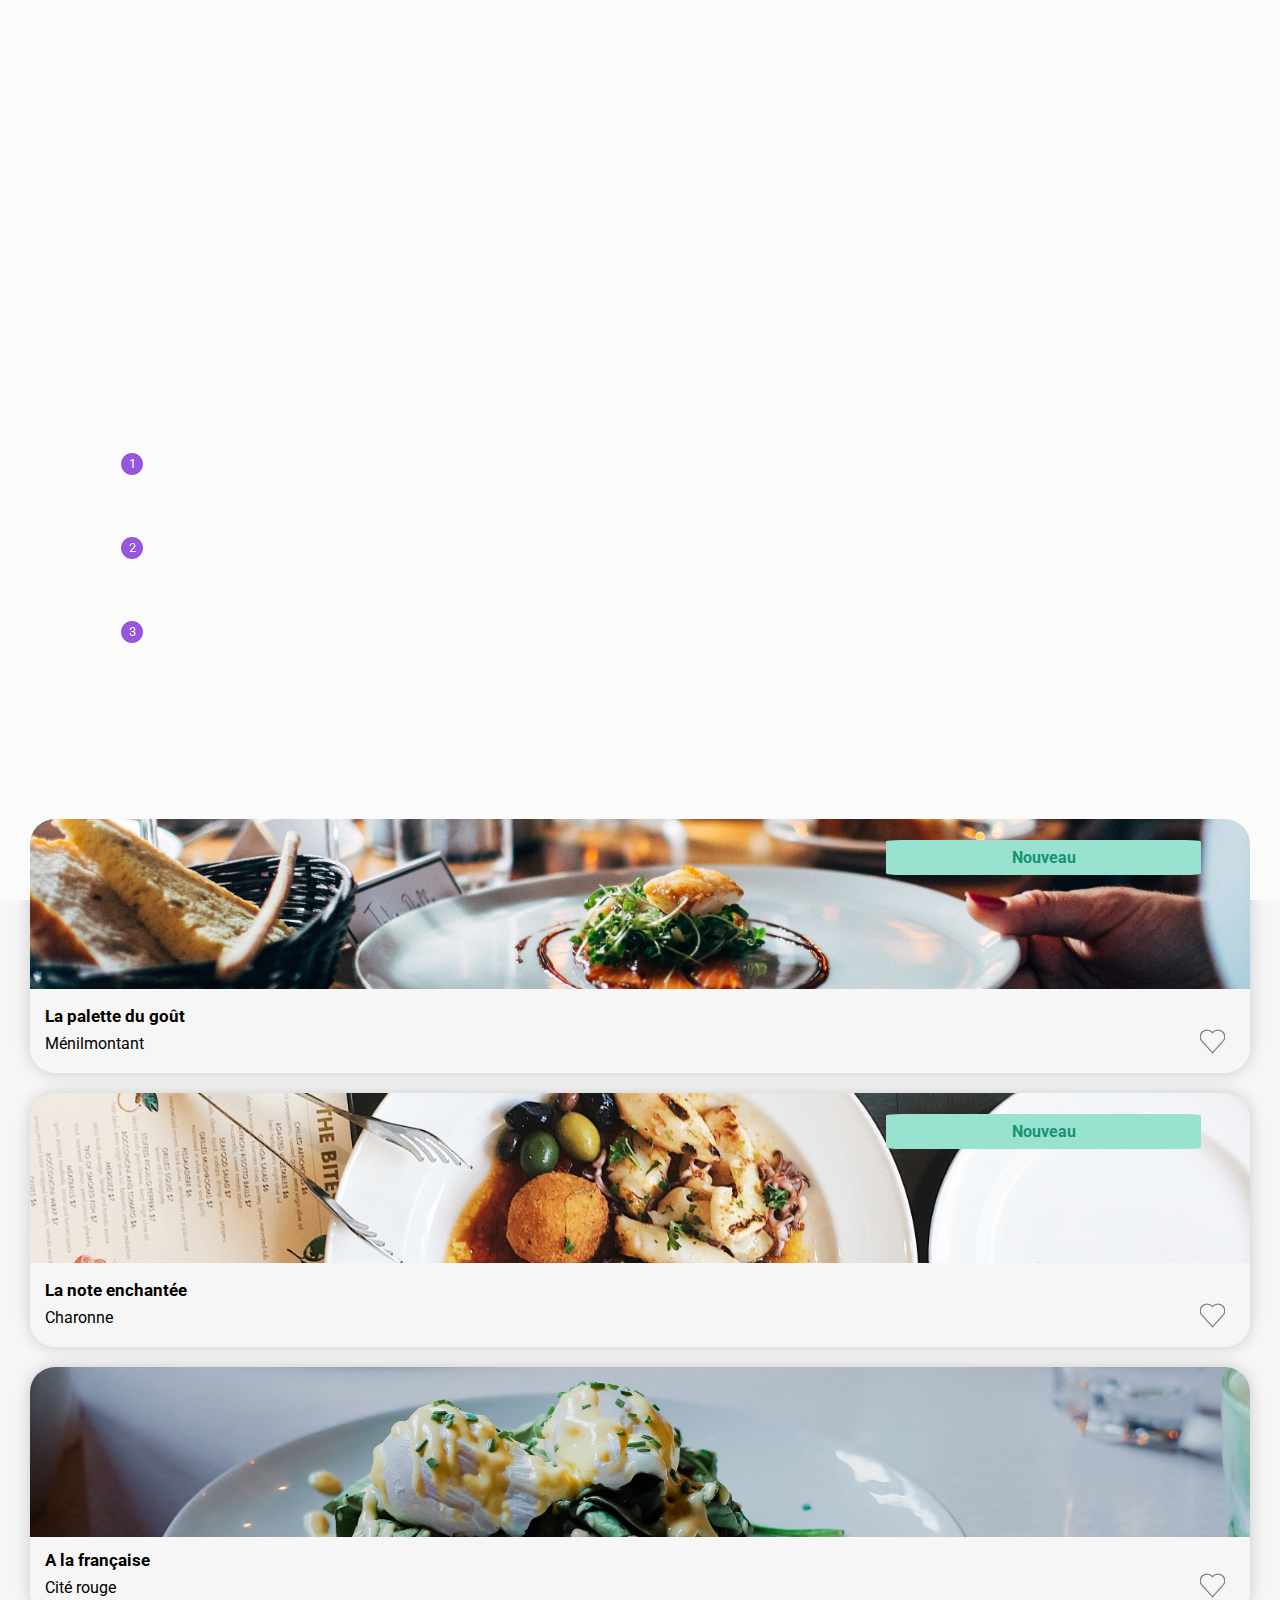
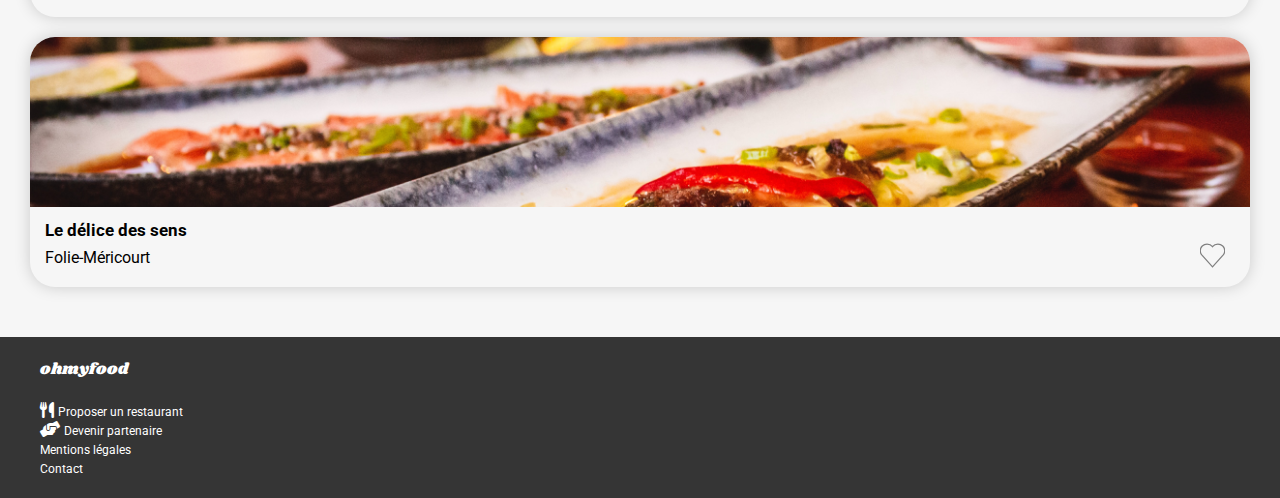
==== index.html @ c7dca0de "Test loading spinner" ====
<!DOCTYPE html>
<html lang="fr-fr">
   <head>
      <meta charset="utf-8" />
      <link rel="stylesheet" href="SCSSAccueil.css">
      <link rel="stylesheet" href="CodeCommun.css">
      <link rel="stylesheet" href="SCSSAccueil.css" media="screen and (max-width:990px)">
      <link rel="preconnect" href="https://fonts.googleapis.com">
      <link rel="preconnect" href="https://fonts.gstatic.com" crossorigin>
      <link href="https://fonts.googleapis.com/css2?family=Shrikhand&display=swap" rel="stylesheet">
      <link href="https://fonts.googleapis.com/css2?family=Roboto&display=swap" rel="stylesheet">
      <link rel="stylesheet" href="https://cdnjs.cloudflare.com/ajax/libs/font-awesome/6.0.0/css/all.min.css">
      <meta content="width=device-width, initial-scale=1" name="viewport" />
      <title>ohmyfood</title>
   </head>
   <body>

      
      <div class="loading">
         <span class="dot"></span>
         <span class="dot"></span>
         <span class="dot"></span>
      </div>

      <!-- Logo -->
      <header>
         <p class="logo_home_page"> ohmyfood </p>
      </header>


      <main>
         <section class="localisation_section">
            <p class="localisation"><i class="fa-solid fa-location-dot"></i>Paris, Belleville</p>
         </section>
         <section class="reservation_section">
            <h1 class="text_top_one">Réservez le menu qui vous convient</h1 >
            <p class="text_top_two">Découvrez des restaurants d'exception, sélectionnés par nos soins.</p>
            <nav class="explore_conteneur">
               <a href="#restaurants" class="explore_link">Explorer nos restaurants</a>
            </nav>
         </section>


         <nav class="fonction">
            <p class="fonction_title">Fonctionnement</p>
            <button type="button" class="fonction_button">
            <span class="circle_number">1</span>
            <i class="fa-solid fa-mobile-screen-button"></i>       
            <span class="fonction_text">Choisissez un restaurant</span>
            </button>
            <button type="button" class="fonction_button">
            <span class="circle_number">2</span>
            <i class="fa-solid fa-list"></i>
            <span class="fonction_text">Composez votre menu</span>
            </button>
            <button type="button" class="fonction_button">
            <span class="circle_number">3</span>
            <i class="fa-solid fa-store"></i>     
            <span class="fonction_text">Dégustez au restaurant</span>
            </button>
         </nav>


      <section class="rest_bg">
         <p class="rest" id="restaurants"> Restaurants</p>
         <div class="rest_list">
            <a class="rest_link" href="menu1.html">
               <article class="rest_art">
                  <div class="label">
                     <p class="label_text">Nouveau</p>
                     <img src="images/restaurant_one.jpg" alt="///">
                  </div>
                  <div class="rest_content">
                     <p class="rest_top_p">La palette du goût</p>
                     <div class="inline_heart">
                        <p class="rest_bot_p">Ménilmontant</p>
                        <div class="menu_heart">
                           <div class="menu_heart_inner">    
                           </div>
                           <div class="menu_heart_inner_empty">    
                           </div>
                        </div>
                     </div>
                  </div>
               </article>
            </a>
         </div>


         <div class="rest_list">
            <a class="rest_link" href="menu2.html">
               <article class="rest_art">
                  <div class="label">
                     <p class="label_text">Nouveau</p>
                     <img src="images/restaurant_two.jpg" alt="///">
                  </div>
                  <div class="rest_content">
                     <p class="rest_top_p">La note enchantée</p>
                     <div class="inline_heart">
                        <p class="rest_bot_p">Charonne</p>
                        <div class="menu_heart">
                           <div class="menu_heart_inner">    
                           </div>
                           <div class="menu_heart_inner_empty">    
                           </div>
                        </div>
                     </div>
                  </div>
               </article>
            </a>
         </div>


         <div class="rest_list">
            <a class="rest_link" href="menu3.html">
               <article class="rest_art">
                  <img src="images/restaurant_three.jpg" alt="///">
                  <div class="rest_content">
                     <p class="rest_top_p">A la française</p>
                     <div class="inline_heart">
                        <p class="rest_bot_p">Cité rouge</p>
                        <div class="menu_heart">
                           <div class="menu_heart_inner">    
                           </div>
                           <div class="menu_heart_inner_empty">    
                           </div>
                        </div>
                     </div>
                  </div>
               </article>
            </a>
         </div>



         <div class="rest_list">
            <a class="rest_link" href="menu4.html">
               <article class="rest_art">
                  <img src="images/restaurant_four.jpg" alt="///">
                  <div class="rest_content">
                     <p class="rest_top_p">Le délice des sens</p>
                     <div class="inline_heart">
                        <p class="rest_bot_p">Folie-Méricourt</p>
                        <div class="menu_heart">
                           <div class="menu_heart_inner">    
                           </div>
                           <div class="menu_heart_inner_empty">    
                           </div>
                        </div>
                     </div>
                  </div>
               </article>
            </a>
         </div>
      </section>



         <footer>
            <div class="footer">
               <p class="footer_logo">ohmyfood</p>
               <ul class="footer_list">
                  <li><i class="fa-solid fa-utensils"></i> <a href="#" class="footer_text">Proposer un restaurant</a></li>
                  <li><i class="fa-solid fa-handshake-angle"></i>  <a href="#" class="footer_text">Devenir partenaire</a></li>
                  <li><a href="#" class="footer_text">Mentions légales</a></li>
                  <li><a href="#" class="footer_text">Contact</a></li>
               </ul>
            </div>
         </footer>
      </main>
   </body>
---- SCSSAccueil.css ----
/*Elements de base*/
:root {
  margin: auto;
}

body {
  margin: 0;
  font-family: "Roboto";
}

/*Header page d'accueil*/
.logo_home_page {
  font-family: "Shrikhand";
  font-size: 150%;
  text-align: center;
  margin-top: 0;
  padding-top: 15px;
  margin-bottom: 8px;
}

.fa-solid.fa-location-dot {
  margin: 0px 5px 0px 5px;
}

/*Localisation*/
.localisation_section {
  text-align: center;
  background-color: #eaeaea;
  border-top: solid #d0d0d0 3px;
  padding-bottom: 10px;
}

.fa-solid.fa-location-dot {
  padding: 0px 10px 0px 0px;
}

.localisation {
  color: #454545;
  font-weight: bold;
  margin: 10px 0px 6px 0px;
}

/*Reservation*/
.reservation_section {
  background-color: #f6f6f6;
  padding: 35px 0px 70px 0px;
}

.text_top_one {
  font-size: 24px;
  font-weight: bold;
  text-align: center;
  margin: 0px 70px 0px 70px;
  background-color: #f6f6f6;
}

.text_top_two {
  font-size: 16px;
  text-align: center;
  margin: 10px 10px 50px 10px;
}

.explore {
  text-align: center;
}
.explore_conteneur {
  text-align: center;
}
.explore_link {
  border-radius: 60px;
  text-decoration: none;
  color: white;
  border: transparent;
  padding: 15px 20px 15px 20px;
  background-image: linear-gradient(to left top, #9356dc, #ff79da);
}

/*Fonctionnement*/
.fonction {
  display: block;
  align-items: center;
  padding-bottom: 30px;
}
.fonction_title {
  font-family: "Roboto";
  font-size: 22px;
  font-weight: bold;
  margin: 40px 20px 30px 40px;
}
.fonction_button {
  border: 2px solid transparent;
  border-radius: 20px;
  align-items: center;
  display: flex;
  cursor: pointer;
  transition-duration: 0.2s;
  background-color: #f6f6f6;
  font-family: inherit;
  box-shadow: 0 0 16px rgba(0, 0, 0, 0.1803921569);
  margin: 3px auto 20px auto;
  width: 80%;
}
.fonction_button i {
  height: 38px;
  width: 38px;
  display: flex;
  align-items: center;
  justify-content: center;
  right: 3px;
  color: #777777;
  margin: 10px 0px 10px 0px;
}
.fonction_button:hover, .fonction_button:focus {
  background-color: #f5edff;
}
.fonction_button:hover i, .fonction_button:focus i {
  color: purple;
}
.fonction_text {
  margin: 20px 20px 20px 10px;
  font-weight: bold;
}

.circle_number {
  background-color: #9356dc;
  border-radius: 50%;
  color: white;
  display: inline-block;
  height: 22px;
  width: 22px;
  text-align: center;
  line-height: 22px;
  position: relative;
  left: -15px;
  flex-shrink: 0;
}

/*Cartes*/
.rest {
  font-family: "Roboto";
  font-size: 22px;
  font-weight: bold;
  margin: 40px 20px 30px 40px;
}
.rest_bg {
  background-color: #f6f6f6;
  padding: 10px 0px 30px 0px;
}
.rest_list {
  margin: 0px 30px 20px 30px;
}
.rest_list img {
  width: 100%;
  height: 170px;
  border-radius: 25px 25px 0px 0px;
  object-fit: cover;
}
.rest_link {
  color: black;
  text-decoration: none;
}
.rest_art {
  border-radius: 25px;
  box-shadow: 0 0 16px rgba(0, 0, 0, 0.1803921569);
  display: flex;
  flex-direction: column;
}
.rest_content {
  padding: 10px 10px 0px 10px;
  display: flex;
  flex-direction: column;
  height: 70px;
}
.rest_top_p {
  margin: 3px;
  font-size: 17px;
  font-weight: bold;
  margin-left: 5px;
}
.rest_bot_p {
  margin-top: 5px;
  margin-left: 5px;
  font-size: 16px;
}

/*label*/
.label {
  display: inline-block;
  position: relative;
}

.label_text {
  background: #99e2d0;
  z-index: 1;
  position: absolute;
  text-align: center;
  font-family: "Roboto";
  font-size: 16px;
  margin: 0 auto;
  font-weight: bold;
  top: 12%;
  color: #169375;
  width: 25%;
  right: 4%;
  padding: 8px 5px 8px 5px;
  border-radius: 5%;
}

/*# sourceMappingURL=SCSSAccueil.css.map */
---- CodeCommun.css ----
.loading {
  display: flex;
  justify-content: center;
  align-items: center;
  width: 100%;
  height: 100%;
  cursor: wait;
  background-color: #fbfbfb;
  position: fixed;
  animation-name: loader;
  animation-duration: 5s;
  animation-iteration-count: 1;
  animation-fill-mode: forwards;
}

@keyframes loader {
  0% {
    z-index: 999;
  }
  100% {
    z-index: -9;
  }
}
.loading_spinner {
  display: inline-block;
  position: relative;
  width: 80px;
  height: 80px;
}

.loading_spinner div {
  box-sizing: border-box;
  display: block;
  position: absolute;
  width: 64px;
  height: 64px;
  margin: 8px;
  border: 5px solid white;
  border-radius: 50%;
  animation: loading_spinner 1.2s cubic-bezier(0.5, 0, 0.5, 1) infinite;
  border-color: #ff79da transparent transparent transparent;
}

.loading_spinner div:nth-child(1) {
  animation-delay: -0.45s;
}

.loading_spinner div:nth-child(2) {
  animation-delay: -0.3s;
}

.loading_spinner div:nth-child(3) {
  animation-delay: -0.15s;
}

@keyframes loading_spinner {
  0% {
    transform: rotate(0deg);
  }
  100% {
    transform: rotate(360deg);
  }
}
/*Coeur*/
.inline_heart {
  display: flex;
  justify-content: space-between;
  right: 20px;
}

.menu_heart {
  background-image: url(heart.svg);
  background-size: contain;
  height: 25px;
  width: 25px;
  position: relative;
  overflow: hidden;
  margin: 0px 15px 25px 0px;
}
.menu_heart:hover .menu_heart_inner {
  height: 0;
}
.menu_heart_inner {
  background-color: #f6f6f6;
  height: 25px;
  width: 25px;
  position: absolute;
  right: 0;
  top: 0;
  transition: height 1s;
  border-radius: 50% 50% 100% 100%;
}
.menu_heart_inner_empty {
  background-image: url(heart_empty.svg);
  background-size: contain;
  height: 25px;
  width: 25px;
  position: absolute;
  right: 0;
  top: 0;
  transition: height 1s;
}

/*Footer**/
.footer {
  background-color: #353535;
  padding: 5px 5px 5px 0px;
}
.footer_logo {
  font-family: "Shrikhand";
  margin-left: 40px;
  color: white;
}
.footer_list {
  list-style-type: none;
  margin-top: 20px;
}
.footer_text {
  text-decoration: none;
  color: white;
  font-family: "Roboto";
  font-size: 12px;
}

.fa-solid.fa-utensils {
  color: white;
}

.fa-solid.fa-handshake-angle {
  color: white;
}

/*# sourceMappingURL=CodeCommun.css.map */
---- SCSSAccueil.css ----
/*Elements de base*/
:root {
  margin: auto;
}

body {
  margin: 0;
  font-family: "Roboto";
}

/*Header page d'accueil*/
.logo_home_page {
  font-family: "Shrikhand";
  font-size: 150%;
  text-align: center;
  margin-top: 0;
  padding-top: 15px;
  margin-bottom: 8px;
}

.fa-solid.fa-location-dot {
  margin: 0px 5px 0px 5px;
}

/*Localisation*/
.localisation_section {
  text-align: center;
  background-color: #eaeaea;
  border-top: solid #d0d0d0 3px;
  padding-bottom: 10px;
}

.fa-solid.fa-location-dot {
  padding: 0px 10px 0px 0px;
}

.localisation {
  color: #454545;
  font-weight: bold;
  margin: 10px 0px 6px 0px;
}

/*Reservation*/
.reservation_section {
  background-color: #f6f6f6;
  padding: 35px 0px 70px 0px;
}

.text_top_one {
  font-size: 24px;
  font-weight: bold;
  text-align: center;
  margin: 0px 70px 0px 70px;
  background-color: #f6f6f6;
}

.text_top_two {
  font-size: 16px;
  text-align: center;
  margin: 10px 10px 50px 10px;
}

.explore {
  text-align: center;
}
.explore_conteneur {
  text-align: center;
}
.explore_link {
  border-radius: 60px;
  text-decoration: none;
  color: white;
  border: transparent;
  padding: 15px 20px 15px 20px;
  background-image: linear-gradient(to left top, #9356dc, #ff79da);
}

/*Fonctionnement*/
.fonction {
  display: block;
  align-items: center;
  padding-bottom: 30px;
}
.fonction_title {
  font-family: "Roboto";
  font-size: 22px;
  font-weight: bold;
  margin: 40px 20px 30px 40px;
}
.fonction_button {
  border: 2px solid transparent;
  border-radius: 20px;
  align-items: center;
  display: flex;
  cursor: pointer;
  transition-duration: 0.2s;
  background-color: #f6f6f6;
  font-family: inherit;
  box-shadow: 0 0 16px rgba(0, 0, 0, 0.1803921569);
  margin: 3px auto 20px auto;
  width: 80%;
}
.fonction_button i {
  height: 38px;
  width: 38px;
  display: flex;
  align-items: center;
  justify-content: center;
  right: 3px;
  color: #777777;
  margin: 10px 0px 10px 0px;
}
.fonction_button:hover, .fonction_button:focus {
  background-color: #f5edff;
}
.fonction_button:hover i, .fonction_button:focus i {
  color: purple;
}
.fonction_text {
  margin: 20px 20px 20px 10px;
  font-weight: bold;
}

.circle_number {
  background-color: #9356dc;
  border-radius: 50%;
  color: white;
  display: inline-block;
  height: 22px;
  width: 22px;
  text-align: center;
  line-height: 22px;
  position: relative;
  left: -15px;
  flex-shrink: 0;
}

/*Cartes*/
.rest {
  font-family: "Roboto";
  font-size: 22px;
  font-weight: bold;
  margin: 40px 20px 30px 40px;
}
.rest_bg {
  background-color: #f6f6f6;
  padding: 10px 0px 30px 0px;
}
.rest_list {
  margin: 0px 30px 20px 30px;
}
.rest_list img {
  width: 100%;
  height: 170px;
  border-radius: 25px 25px 0px 0px;
  object-fit: cover;
}
.rest_link {
  color: black;
  text-decoration: none;
}
.rest_art {
  border-radius: 25px;
  box-shadow: 0 0 16px rgba(0, 0, 0, 0.1803921569);
  display: flex;
  flex-direction: column;
}
.rest_content {
  padding: 10px 10px 0px 10px;
  display: flex;
  flex-direction: column;
  height: 70px;
}
.rest_top_p {
  margin: 3px;
  font-size: 17px;
  font-weight: bold;
  margin-left: 5px;
}
.rest_bot_p {
  margin-top: 5px;
  margin-left: 5px;
  font-size: 16px;
}

/*label*/
.label {
  display: inline-block;
  position: relative;
}

.label_text {
  background: #99e2d0;
  z-index: 1;
  position: absolute;
  text-align: center;
  font-family: "Roboto";
  font-size: 16px;
  margin: 0 auto;
  font-weight: bold;
  top: 12%;
  color: #169375;
  width: 25%;
  right: 4%;
  padding: 8px 5px 8px 5px;
  border-radius: 5%;
}

/*# sourceMappingURL=SCSSAccueil.css.map */
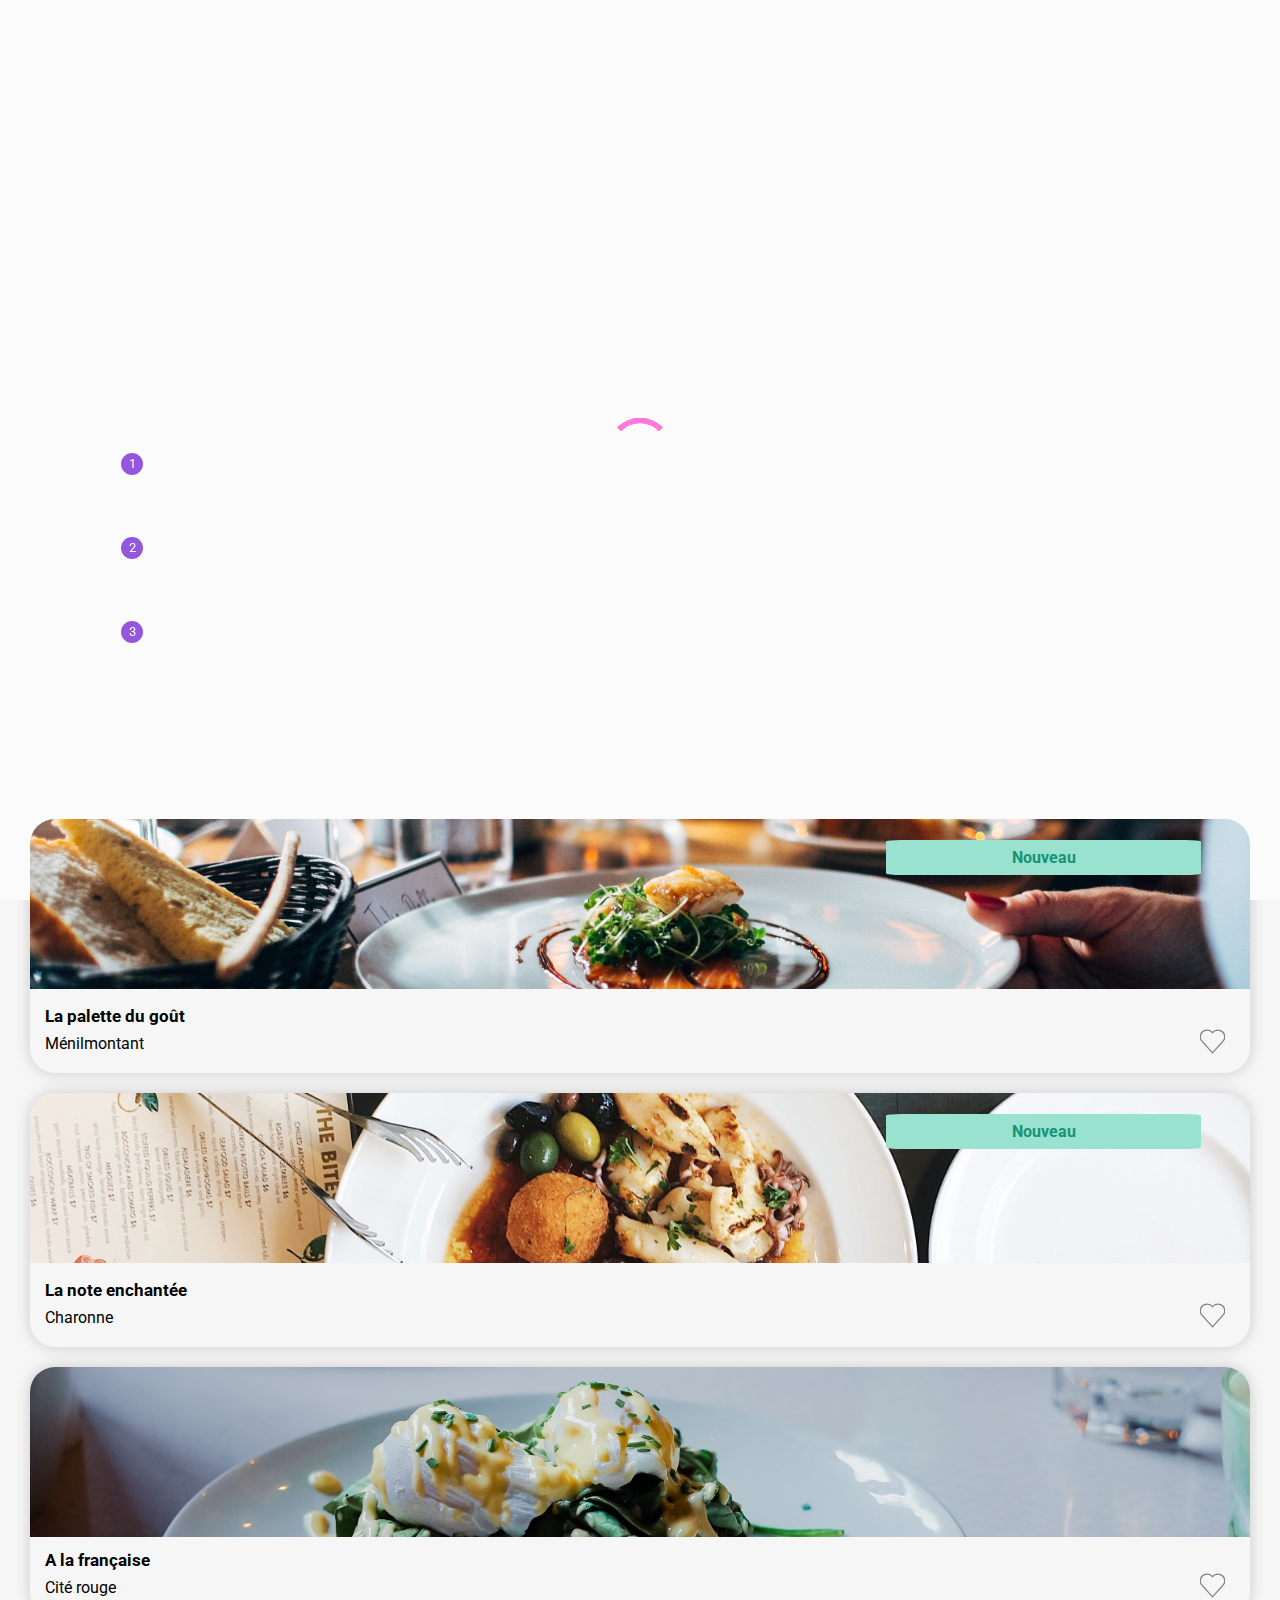
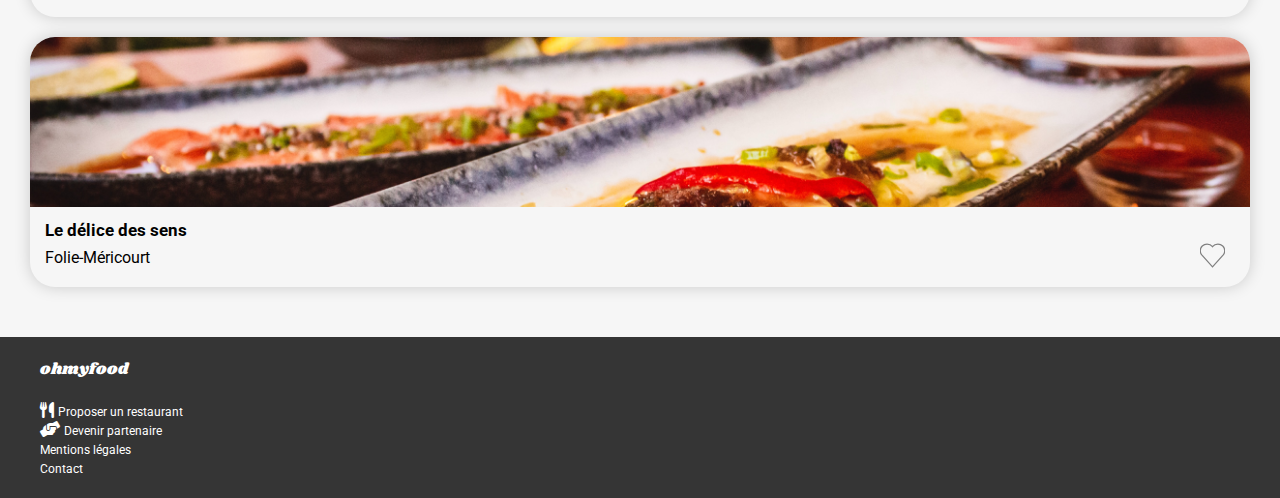
==== commit 6e4a6d01: "Test loading spinner 2" ====
--- a/index.html
+++ b/index.html
@@ -15,12 +15,11 @@
    </head>
    <body>
 
-      
       <div class="loading">
-         <span class="dot"></span>
-         <span class="dot"></span>
-         <span class="dot"></span>
+         <div class="loading_spinner"><div>
+         </div><div></div><div></div><div></div></div>      
       </div>
+
 
       <!-- Logo -->
       <header>
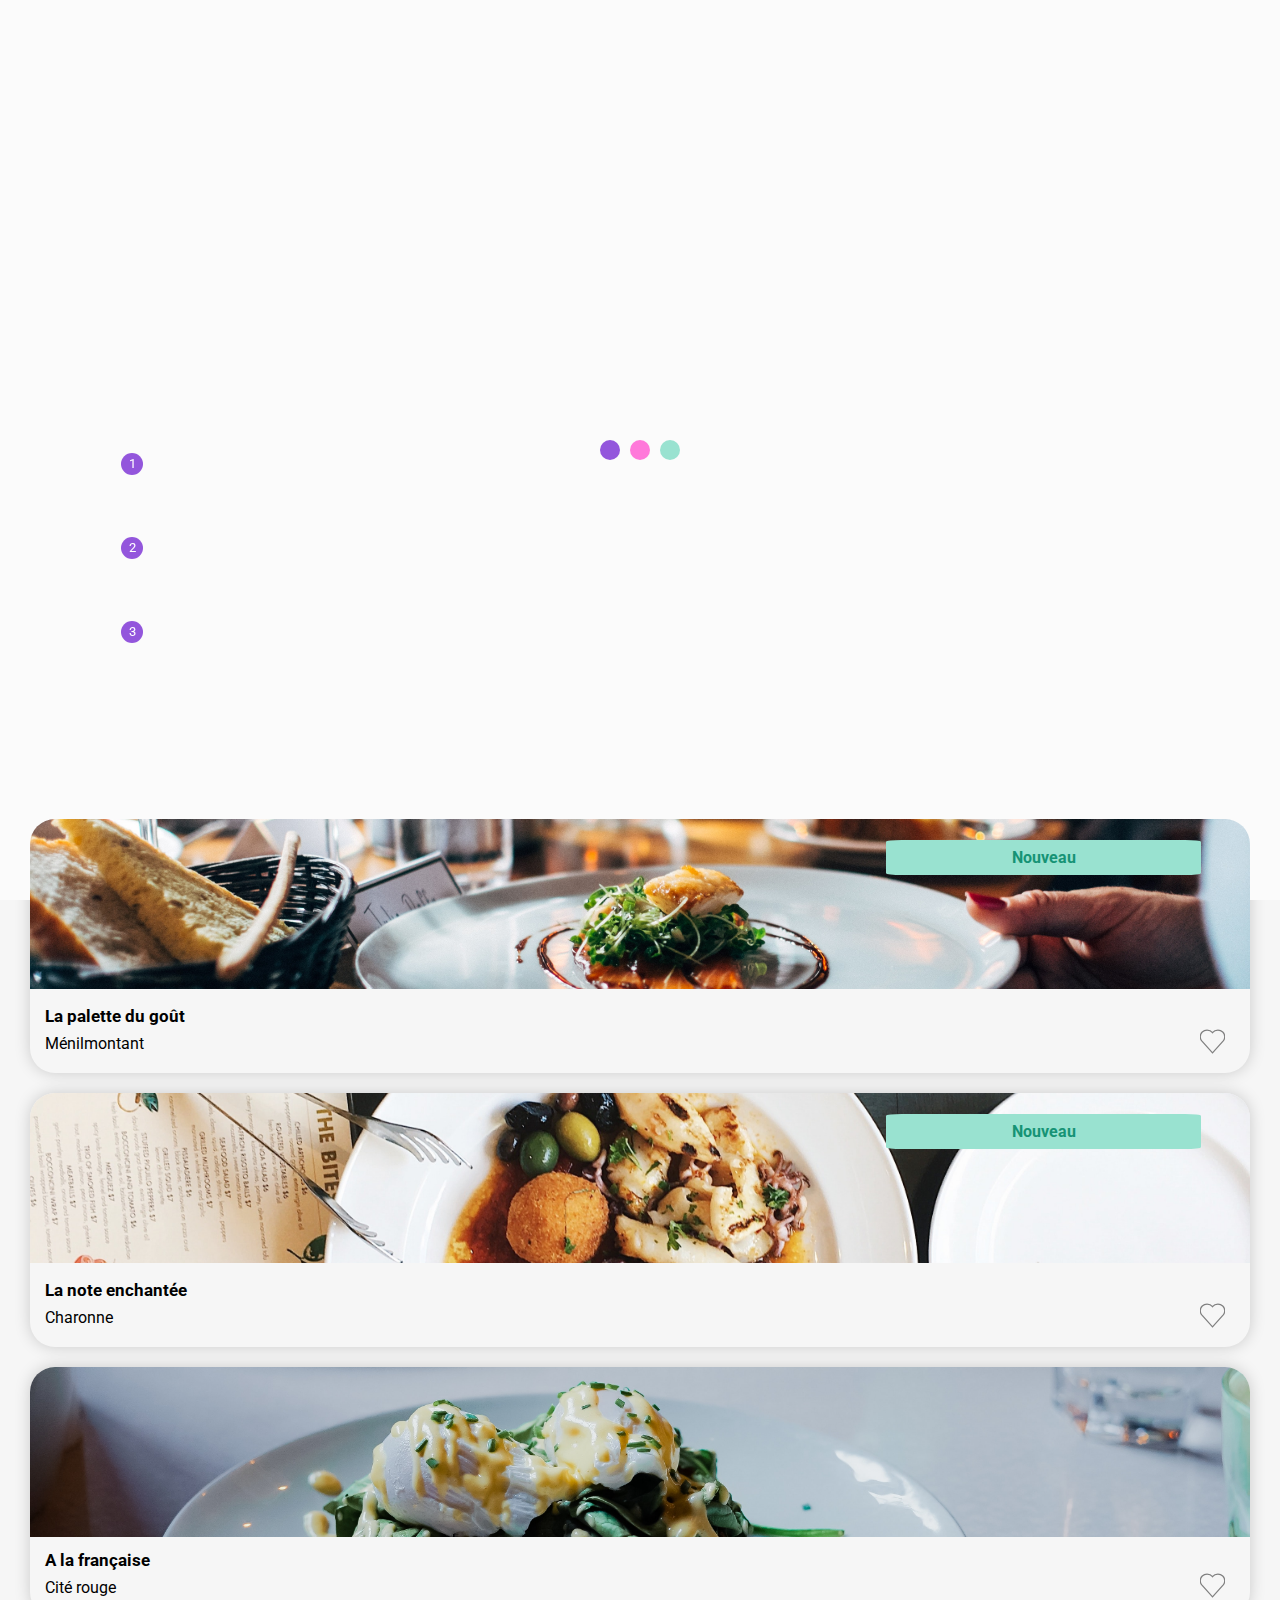
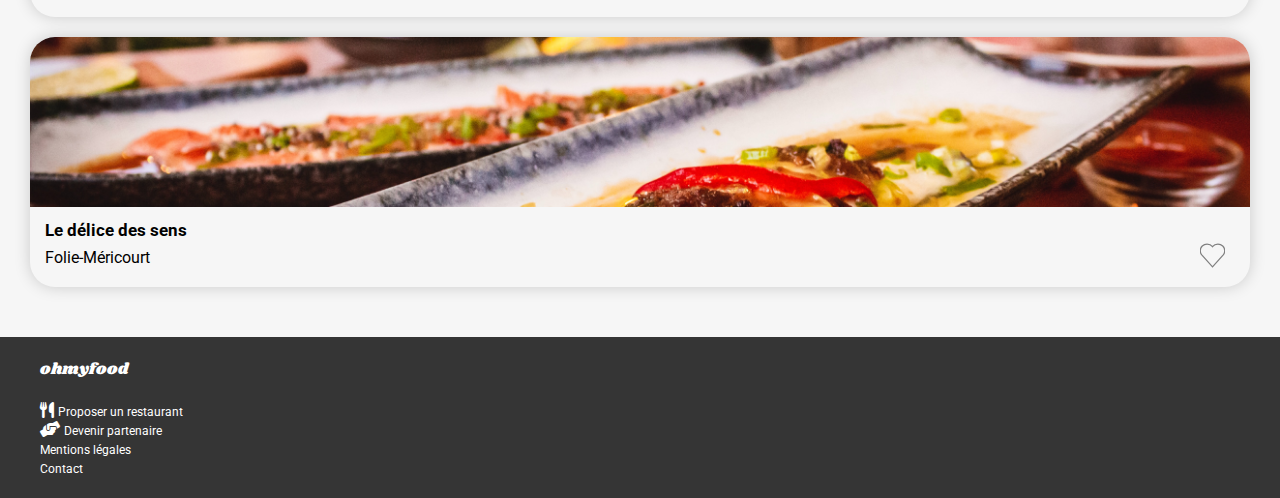
==== commit 761833b1: "test loading spinner 3" ====
--- a/index.html
+++ b/index.html
@@ -14,10 +14,11 @@
       <title>ohmyfood</title>
    </head>
    <body>
-
+      
       <div class="loading">
-         <div class="loading_spinner"><div>
-         </div><div></div><div></div><div></div></div>      
+         <span class="dot"></span>
+         <span class="dot"></span>
+         <span class="dot"></span>
       </div>
 
 
--- a/CodeCommun.css
+++ b/CodeCommun.css
@@ -21,6 +21,41 @@
     z-index: -9;
   }
 }
+/*loading page*/
+.loading .dot {
+  width: 20px;
+  height: 20px;
+  margin: 0 5px;
+  background-color: #9356DC;
+  border-radius: 50%;
+  display: inline-block;
+  animation: dots 1s 4 ease-in-out alternate;
+}
+
+@keyframes dots {
+  100% {
+    opacity: 0;
+    transform: translateY(-30px);
+  }
+}
+.loading .dot:nth-child(2) {
+  background-color: #FF79DA;
+  animation-delay: 0.4s;
+}
+
+.loading .dot:nth-child(3) {
+  background-color: #99E2D0;
+  animation-delay: 0.5s;
+}
+
+body {
+  margin: 0px;
+  z-index: 1;
+  background-color: white;
+  height: 100%;
+}
+
+/*loading page*/
 .loading_spinner {
   display: inline-block;
   position: relative;
@@ -35,9 +70,9 @@
   width: 64px;
   height: 64px;
   margin: 8px;
-  border: 5px solid white;
+  border: 5px solid transparent;
   border-radius: 50%;
-  animation: loading_spinner 1.2s cubic-bezier(0.5, 0, 0.5, 1) infinite;
+  animation: loading_spinner 1.2s ease-in-out 4;
   border-color: #ff79da transparent transparent transparent;
 }
 
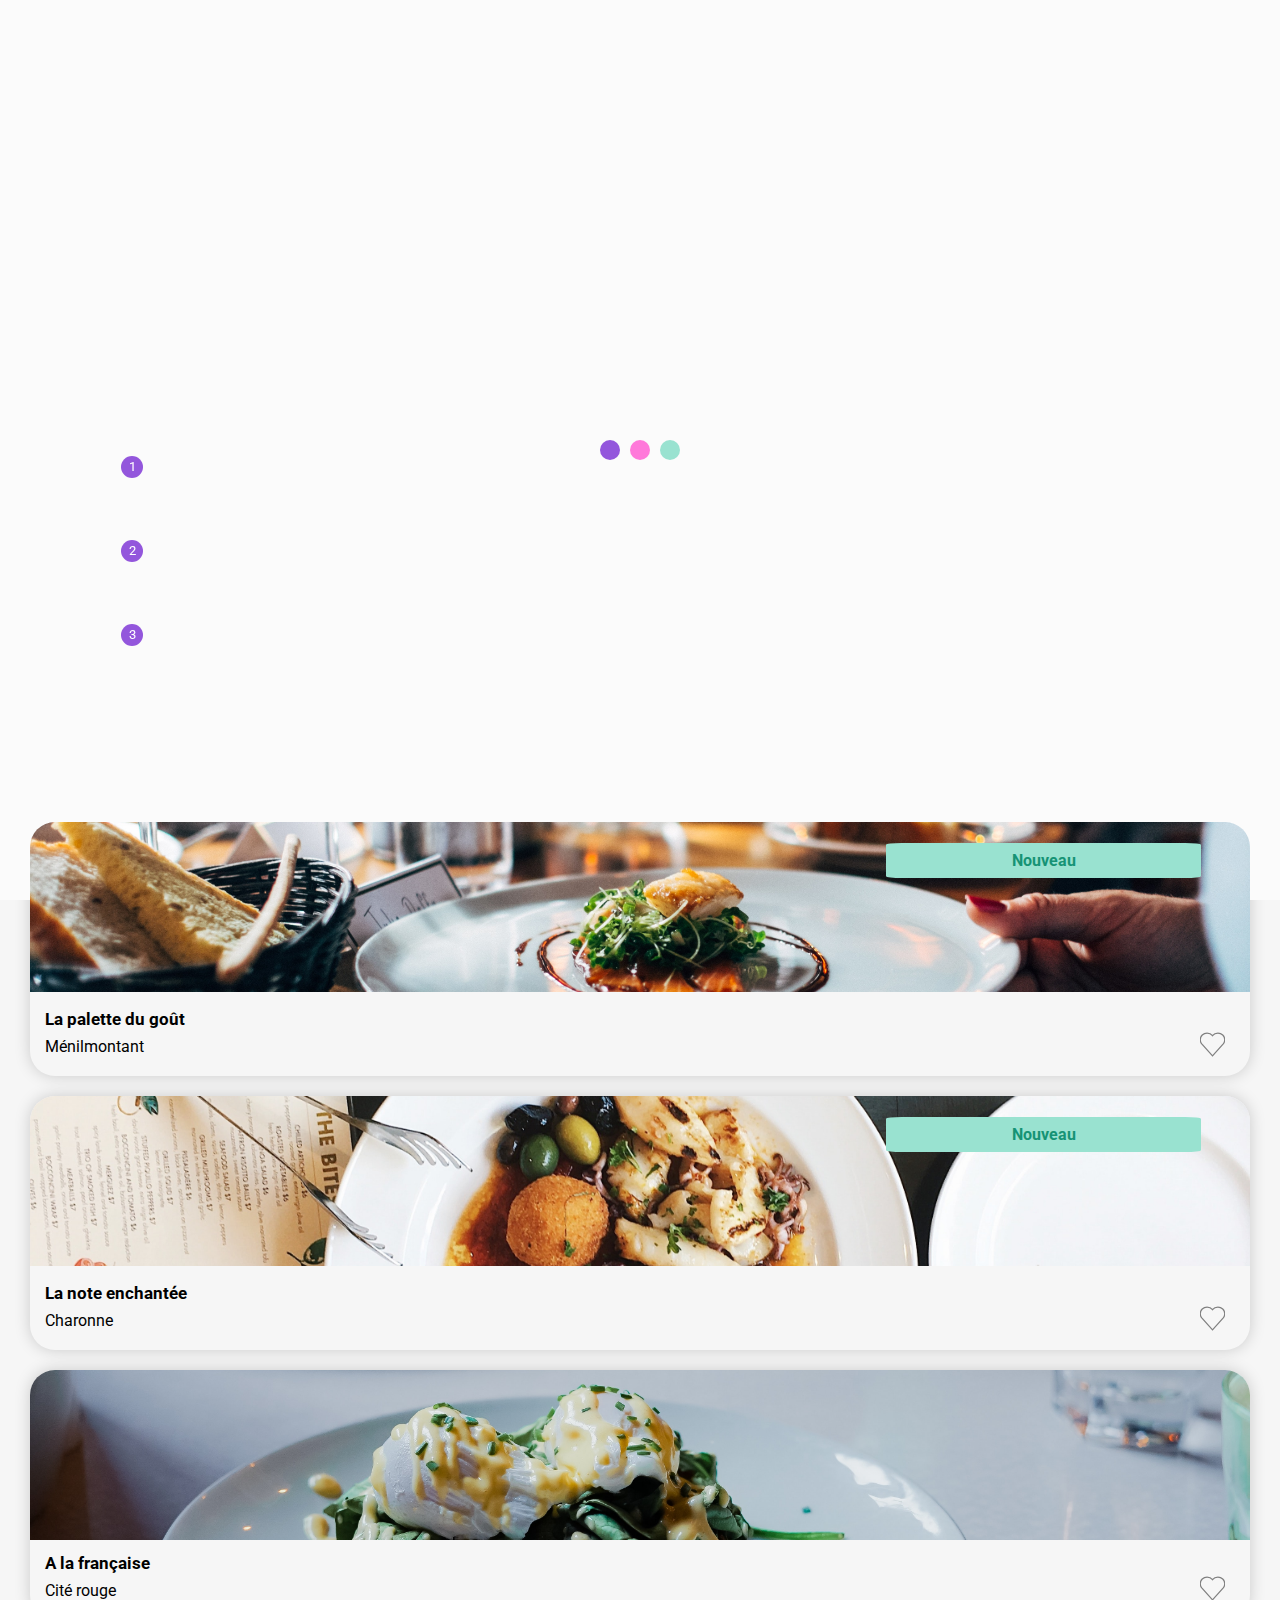
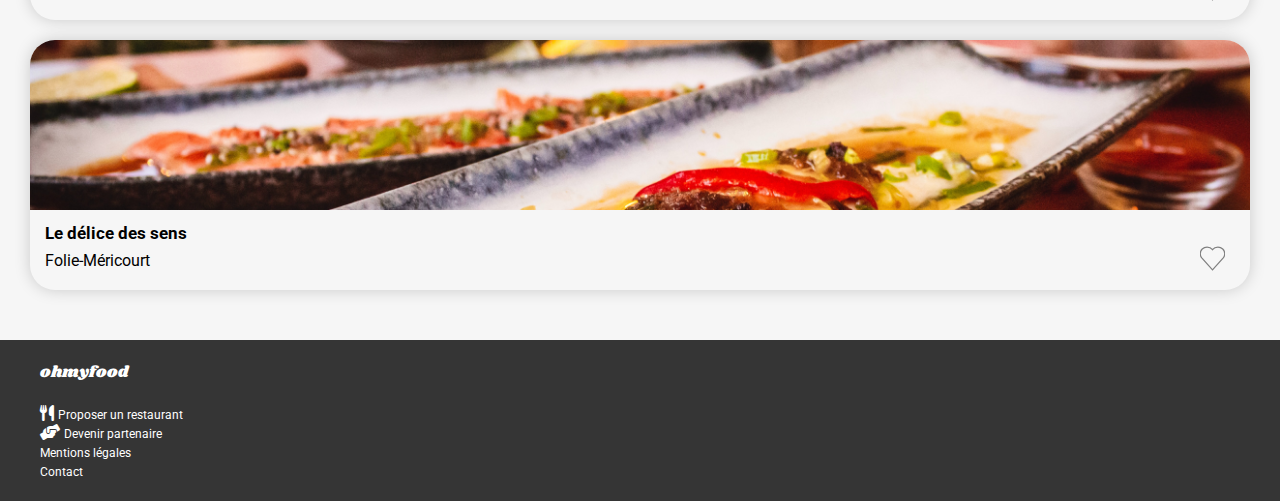
==== commit a2018491: "Test bouton noir" ====
--- a/index.html
+++ b/index.html
@@ -44,115 +44,115 @@
          <nav class="fonction">
             <p class="fonction_title">Fonctionnement</p>
             <button type="button" class="fonction_button">
-            <span class="circle_number">1</span>
-            <i class="fa-solid fa-mobile-screen-button"></i>       
-            <span class="fonction_text">Choisissez un restaurant</span>
+               <span class="circle_number">1</span>
+               <i class="fa-solid fa-mobile-screen-button"></i>       
+               <span class="fonction_text">Choisissez un restaurant</span>
             </button>
             <button type="button" class="fonction_button">
-            <span class="circle_number">2</span>
-            <i class="fa-solid fa-list"></i>
-            <span class="fonction_text">Composez votre menu</span>
+               <span class="circle_number">2</span>
+               <i class="fa-solid fa-list"></i>
+               <span class="fonction_text">Composez votre menu</span>
             </button>
             <button type="button" class="fonction_button">
-            <span class="circle_number">3</span>
-            <i class="fa-solid fa-store"></i>     
-            <span class="fonction_text">Dégustez au restaurant</span>
+               <span class="circle_number">3</span>
+               <i class="fa-solid fa-store"></i>     
+               <span class="fonction_text">Dégustez au restaurant</span>
             </button>
          </nav>
 
 
-      <section class="rest_bg">
-         <p class="rest" id="restaurants"> Restaurants</p>
-         <div class="rest_list">
-            <a class="rest_link" href="menu1.html">
-               <article class="rest_art">
-                  <div class="label">
-                     <p class="label_text">Nouveau</p>
-                     <img src="images/restaurant_one.jpg" alt="///">
-                  </div>
-                  <div class="rest_content">
-                     <p class="rest_top_p">La palette du goût</p>
-                     <div class="inline_heart">
-                        <p class="rest_bot_p">Ménilmontant</p>
-                        <div class="menu_heart">
-                           <div class="menu_heart_inner">    
-                           </div>
-                           <div class="menu_heart_inner_empty">    
+         <section class="rest_bg">
+            <p class="rest" id="restaurants"> Restaurants</p>
+            <div class="rest_list">
+               <a class="rest_link" href="menu1.html">
+                  <article class="rest_art">
+                     <div class="label">
+                        <p class="label_text">Nouveau</p>
+                        <img src="images/restaurant_one.jpg" alt="///">
+                     </div>
+                     <div class="rest_content">
+                        <p class="rest_top_p">La palette du goût</p>
+                        <div class="inline_heart">
+                           <p class="rest_bot_p">Ménilmontant</p>
+                           <div class="menu_heart">
+                              <div class="menu_heart_inner">    
+                              </div>
+                              <div class="menu_heart_inner_empty">    
+                              </div>
                            </div>
                         </div>
                      </div>
-                  </div>
-               </article>
-            </a>
-         </div>
+                  </article>
+               </a>
+            </div>
 
 
-         <div class="rest_list">
-            <a class="rest_link" href="menu2.html">
-               <article class="rest_art">
-                  <div class="label">
-                     <p class="label_text">Nouveau</p>
-                     <img src="images/restaurant_two.jpg" alt="///">
-                  </div>
-                  <div class="rest_content">
-                     <p class="rest_top_p">La note enchantée</p>
-                     <div class="inline_heart">
-                        <p class="rest_bot_p">Charonne</p>
-                        <div class="menu_heart">
-                           <div class="menu_heart_inner">    
-                           </div>
-                           <div class="menu_heart_inner_empty">    
+            <div class="rest_list">
+               <a class="rest_link" href="menu2.html">
+                  <article class="rest_art">
+                     <div class="label">
+                        <p class="label_text">Nouveau</p>
+                        <img src="images/restaurant_two.jpg" alt="///">
+                     </div>
+                     <div class="rest_content">
+                        <p class="rest_top_p">La note enchantée</p>
+                        <div class="inline_heart">
+                           <p class="rest_bot_p">Charonne</p>
+                           <div class="menu_heart">
+                              <div class="menu_heart_inner">    
+                              </div>
+                              <div class="menu_heart_inner_empty">    
+                              </div>
                            </div>
                         </div>
                      </div>
-                  </div>
-               </article>
-            </a>
-         </div>
+                  </article>
+               </a>
+            </div>
 
 
-         <div class="rest_list">
-            <a class="rest_link" href="menu3.html">
-               <article class="rest_art">
-                  <img src="images/restaurant_three.jpg" alt="///">
-                  <div class="rest_content">
-                     <p class="rest_top_p">A la française</p>
-                     <div class="inline_heart">
-                        <p class="rest_bot_p">Cité rouge</p>
-                        <div class="menu_heart">
-                           <div class="menu_heart_inner">    
-                           </div>
-                           <div class="menu_heart_inner_empty">    
+            <div class="rest_list">
+               <a class="rest_link" href="menu3.html">
+                  <article class="rest_art">
+                     <img src="images/restaurant_three.jpg" alt="///">
+                     <div class="rest_content">
+                        <p class="rest_top_p">A la française</p>
+                        <div class="inline_heart">
+                           <p class="rest_bot_p">Cité rouge</p>
+                           <div class="menu_heart">
+                              <div class="menu_heart_inner">    
+                              </div>
+                              <div class="menu_heart_inner_empty">    
+                              </div>
                            </div>
                         </div>
                      </div>
-                  </div>
-               </article>
-            </a>
-         </div>
+                  </article>
+               </a>
+            </div>
 
 
 
-         <div class="rest_list">
-            <a class="rest_link" href="menu4.html">
-               <article class="rest_art">
-                  <img src="images/restaurant_four.jpg" alt="///">
-                  <div class="rest_content">
-                     <p class="rest_top_p">Le délice des sens</p>
-                     <div class="inline_heart">
-                        <p class="rest_bot_p">Folie-Méricourt</p>
-                        <div class="menu_heart">
-                           <div class="menu_heart_inner">    
-                           </div>
-                           <div class="menu_heart_inner_empty">    
+            <div class="rest_list">
+               <a class="rest_link" href="menu4.html">
+                  <article class="rest_art">
+                     <img src="images/restaurant_four.jpg" alt="///">
+                     <div class="rest_content">
+                        <p class="rest_top_p">Le délice des sens</p>
+                        <div class="inline_heart">
+                           <p class="rest_bot_p">Folie-Méricourt</p>
+                           <div class="menu_heart">
+                              <div class="menu_heart_inner">    
+                              </div>
+                              <div class="menu_heart_inner_empty">    
+                              </div>
                            </div>
                         </div>
                      </div>
-                  </div>
-               </article>
-            </a>
-         </div>
-      </section>
+                  </article>
+               </a>
+            </div>
+         </section>
 
 
 
--- a/SCSSAccueil.css
+++ b/SCSSAccueil.css
@@ -80,12 +80,14 @@
   display: block;
   align-items: center;
   padding-bottom: 30px;
+  background-color: white;
 }
 .fonction_title {
   font-family: "Roboto";
   font-size: 22px;
   font-weight: bold;
-  margin: 40px 20px 30px 40px;
+  padding: 40px 20px 30px 40px;
+  margin: 0;
 }
 .fonction_button {
   border: 2px solid transparent;
@@ -119,6 +121,7 @@
 .fonction_text {
   margin: 20px 20px 20px 10px;
   font-weight: bold;
+  color: black;
 }
 
 .circle_number {
--- a/CodeCommun.css
+++ b/CodeCommun.css
@@ -72,7 +72,7 @@
   margin: 8px;
   border: 5px solid transparent;
   border-radius: 50%;
-  animation: loading_spinner 1.2s ease-in-out 4;
+  animation: loading_spinner 1.2s ease-in-out 4 forwards;
   border-color: #ff79da transparent transparent transparent;
 }
 
@@ -111,8 +111,10 @@
   position: relative;
   overflow: hidden;
   margin: 0px 15px 25px 0px;
+  border: 0;
+  background-color: transparent;
 }
-.menu_heart:hover .menu_heart_inner {
+.menu_heart:hover .menu_heart_inner, .menu_heart:focus .menu_heart_inner {
   height: 0;
 }
 .menu_heart_inner {
--- a/SCSSAccueil.css
+++ b/SCSSAccueil.css
@@ -80,12 +80,14 @@
   display: block;
   align-items: center;
   padding-bottom: 30px;
+  background-color: white;
 }
 .fonction_title {
   font-family: "Roboto";
   font-size: 22px;
   font-weight: bold;
-  margin: 40px 20px 30px 40px;
+  padding: 40px 20px 30px 40px;
+  margin: 0;
 }
 .fonction_button {
   border: 2px solid transparent;
@@ -119,6 +121,7 @@
 .fonction_text {
   margin: 20px 20px 20px 10px;
   font-weight: bold;
+  color: black;
 }
 
 .circle_number {
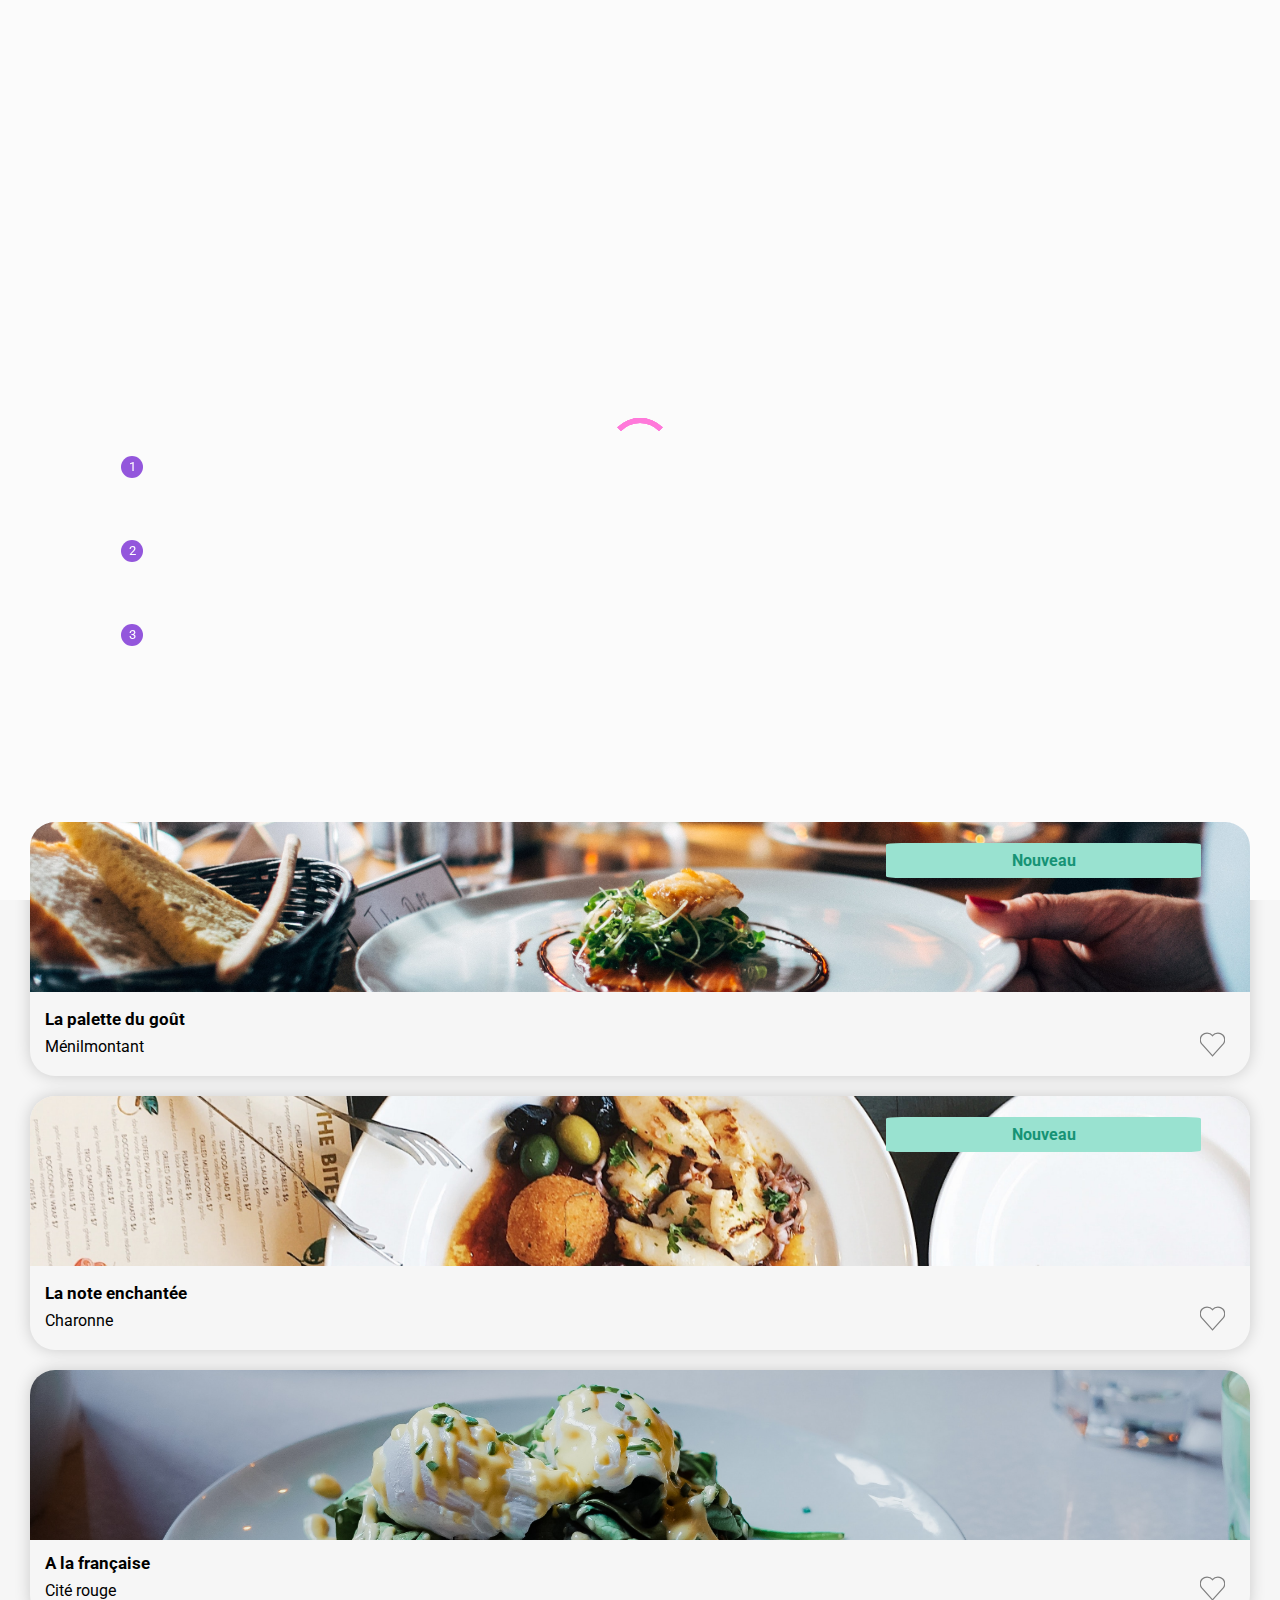
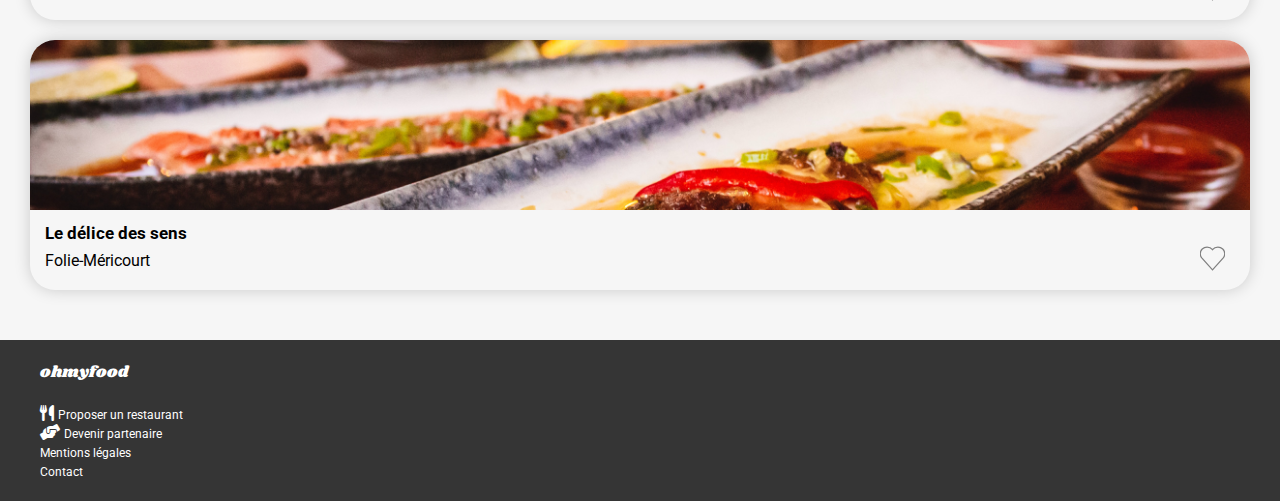
==== commit 3b76e4f3: "changement de nom" ====
--- a/index.html
+++ b/index.html
@@ -16,11 +16,9 @@
    <body>
       
       <div class="loading">
-         <span class="dot"></span>
-         <span class="dot"></span>
-         <span class="dot"></span>
+         <div class="loading_spinner"><div>
+         </div><div></div><div></div><div></div></div>      
       </div>
-
 
       <!-- Logo -->
       <header>
--- a/SCSSAccueil.css
+++ b/SCSSAccueil.css
@@ -74,6 +74,9 @@
   padding: 15px 20px 15px 20px;
   background-image: linear-gradient(to left top, #9356dc, #ff79da);
 }
+.explore_link:hover {
+  transform: scale(1.02);
+}
 
 /*Fonctionnement*/
 .fonction {
--- a/CodeCommun.css
+++ b/CodeCommun.css
@@ -21,40 +21,6 @@
     z-index: -9;
   }
 }
-/*loading page*/
-.loading .dot {
-  width: 20px;
-  height: 20px;
-  margin: 0 5px;
-  background-color: #9356DC;
-  border-radius: 50%;
-  display: inline-block;
-  animation: dots 1s 4 ease-in-out alternate;
-}
-
-@keyframes dots {
-  100% {
-    opacity: 0;
-    transform: translateY(-30px);
-  }
-}
-.loading .dot:nth-child(2) {
-  background-color: #FF79DA;
-  animation-delay: 0.4s;
-}
-
-.loading .dot:nth-child(3) {
-  background-color: #99E2D0;
-  animation-delay: 0.5s;
-}
-
-body {
-  margin: 0px;
-  z-index: 1;
-  background-color: white;
-  height: 100%;
-}
-
 /*loading page*/
 .loading_spinner {
   display: inline-block;
@@ -114,7 +80,7 @@
   border: 0;
   background-color: transparent;
 }
-.menu_heart:hover .menu_heart_inner, .menu_heart:focus .menu_heart_inner {
+.menu_heart:hover .menu_heart_inner {
   height: 0;
 }
 .menu_heart_inner {
@@ -167,4 +133,22 @@
   color: white;
 }
 
+/*Bouton*/
+.command {
+  text-align: center;
+  background-color: #f6f6f6;
+}
+.command_conteneur {
+  text-align: center;
+  padding: 15px 0px 60px 0px;
+}
+.command_link {
+  border-radius: 60px;
+  text-decoration: none;
+  color: white;
+  border: transparent;
+  padding: 13px 50px 13px 50px;
+  background-image: linear-gradient(to left top, #9356dc, #ff79da);
+}
+
 /*# sourceMappingURL=CodeCommun.css.map */
--- a/SCSSAccueil.css
+++ b/SCSSAccueil.css
@@ -74,6 +74,9 @@
   padding: 15px 20px 15px 20px;
   background-image: linear-gradient(to left top, #9356dc, #ff79da);
 }
+.explore_link:hover {
+  transform: scale(1.02);
+}
 
 /*Fonctionnement*/
 .fonction {
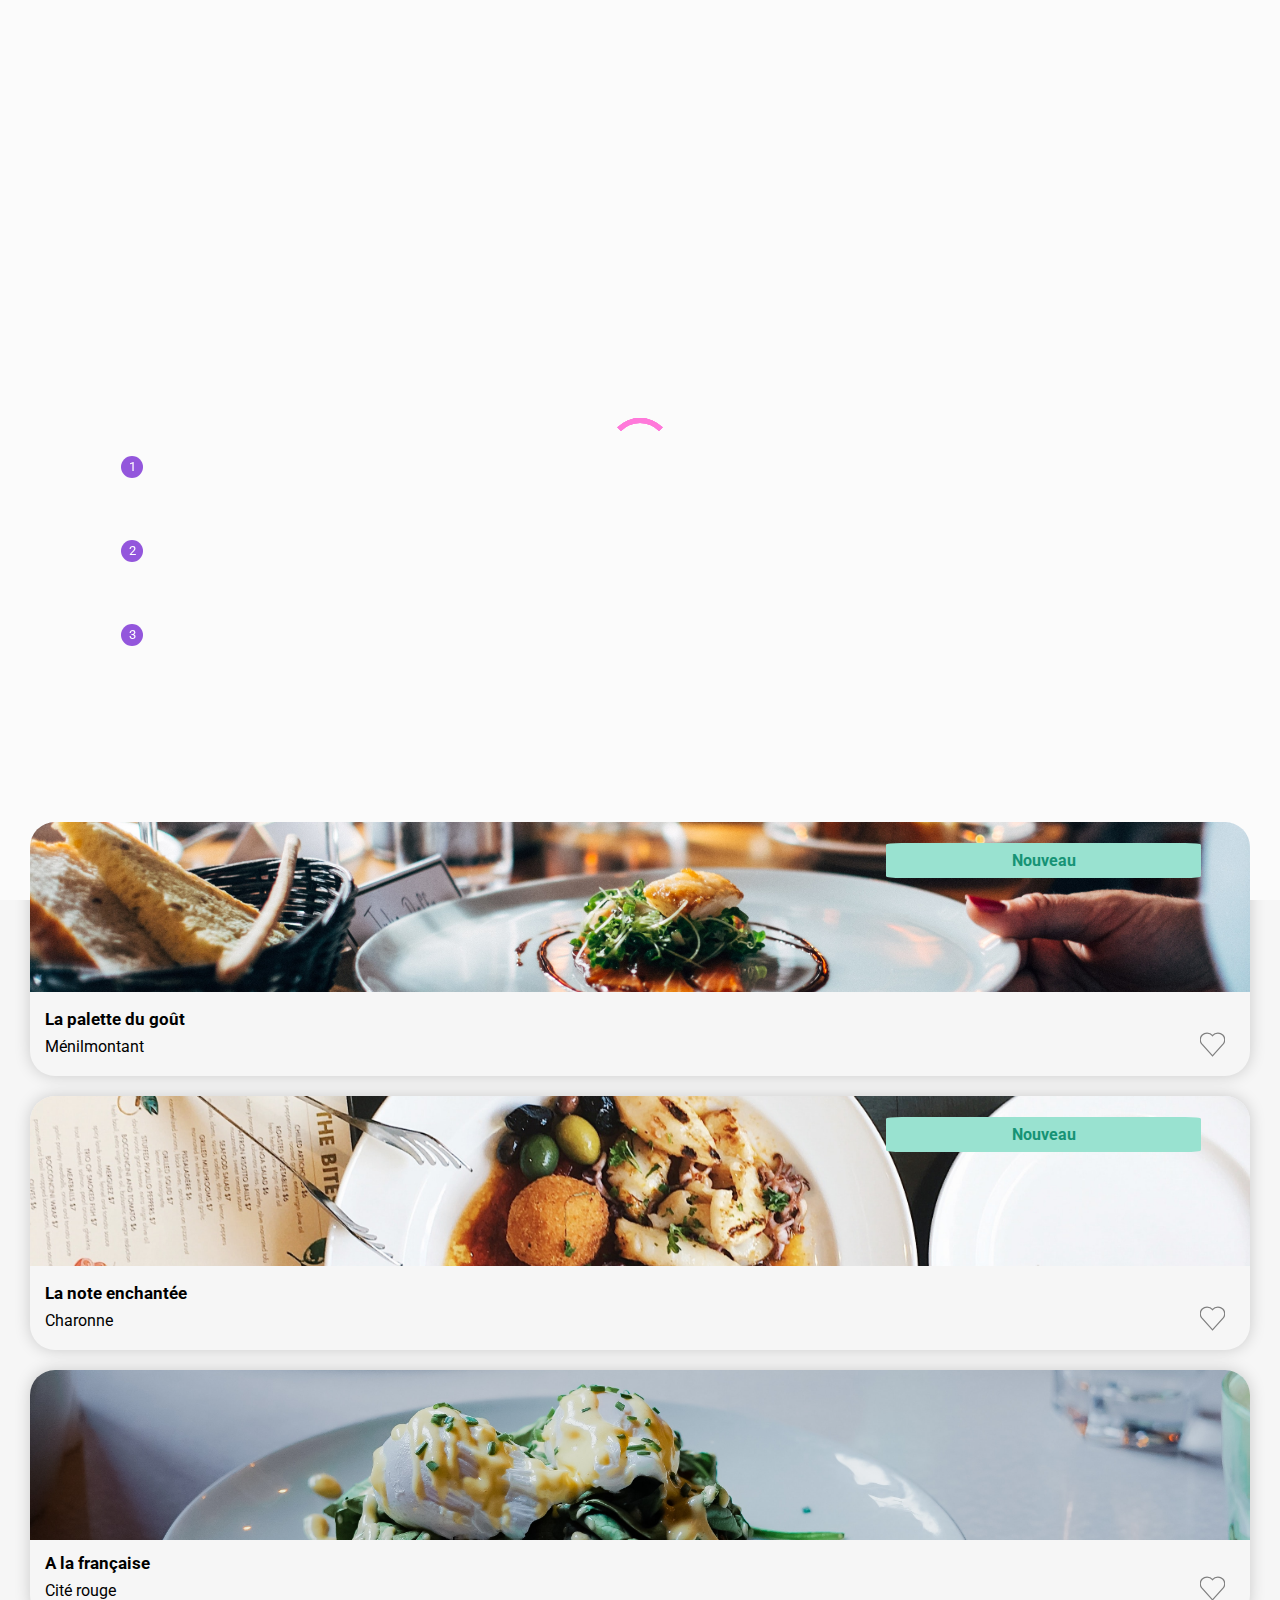
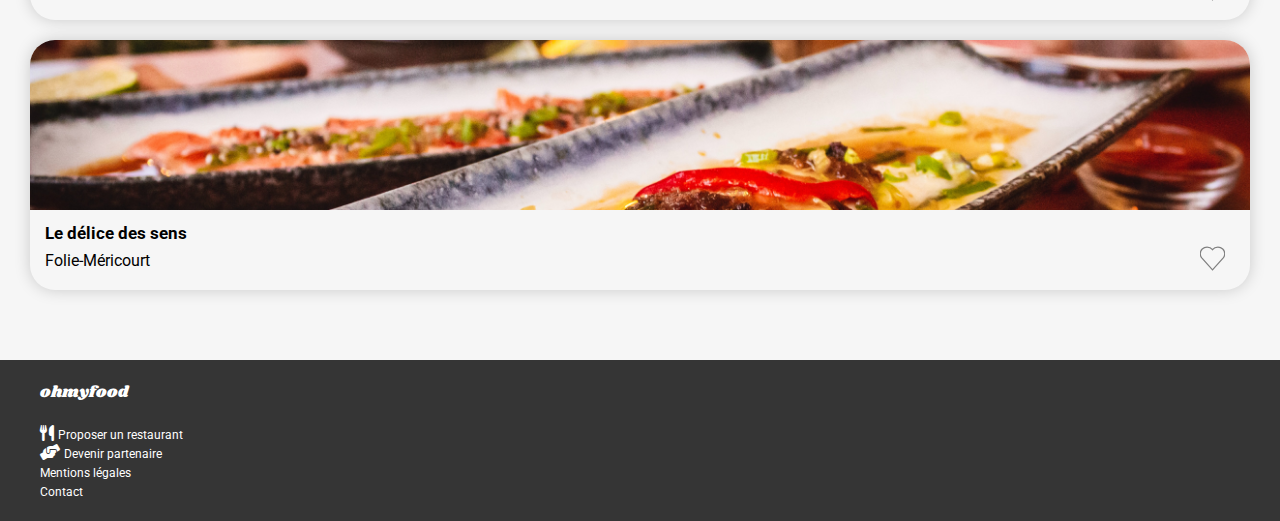
==== commit 353cd35f: "nouveaux noms" ====
--- a/index.html
+++ b/index.html
@@ -2,9 +2,9 @@
 <html lang="fr-fr">
    <head>
       <meta charset="utf-8" />
-      <link rel="stylesheet" href="SCSSAccueil.css">
+      <link rel="stylesheet" href="CSSAccueil.css">
       <link rel="stylesheet" href="CodeCommun.css">
-      <link rel="stylesheet" href="SCSSAccueil.css" media="screen and (max-width:990px)">
+      <link rel="stylesheet" href="CSSAccueil.css" media="screen and (max-width:990px)">
       <link rel="preconnect" href="https://fonts.googleapis.com">
       <link rel="preconnect" href="https://fonts.gstatic.com" crossorigin>
       <link href="https://fonts.googleapis.com/css2?family=Shrikhand&display=swap" rel="stylesheet">
@@ -161,7 +161,7 @@
                   <li><i class="fa-solid fa-utensils"></i> <a href="#" class="footer_text">Proposer un restaurant</a></li>
                   <li><i class="fa-solid fa-handshake-angle"></i>  <a href="#" class="footer_text">Devenir partenaire</a></li>
                   <li><a href="#" class="footer_text">Mentions légales</a></li>
-                  <li><a href="#" class="footer_text">Contact</a></li>
+                  <li><a href="mailto:ohmyfood@contact.fr" class="footer_text">Contact</a></li>
                </ul>
             </div>
          </footer>
--- a/CSSAccueil.css
+++ b/CSSAccueil.css
@@ -0,0 +1,222 @@
+/*Elements de base*/
+:root {
+  margin: auto;
+}
+
+body {
+  margin: 0;
+  font-family: "Roboto";
+}
+
+/*Header page d'accueil*/
+.logo_home_page {
+  font-family: "Shrikhand";
+  font-size: 150%;
+  text-align: center;
+  margin-top: 0;
+  padding-top: 15px;
+  margin-bottom: 8px;
+}
+
+.fa-solid.fa-location-dot {
+  margin: 0px 5px 0px 5px;
+}
+
+/*Localisation*/
+.localisation_section {
+  text-align: center;
+  background-color: #eaeaea;
+  border-top: solid #d0d0d0 3px;
+  padding-bottom: 10px;
+}
+
+.fa-solid.fa-location-dot {
+  padding: 0px 10px 0px 0px;
+}
+
+.localisation {
+  color: #454545;
+  font-weight: bold;
+  margin: 10px 0px 6px 0px;
+}
+
+/*Reservation*/
+.reservation_section {
+  background-color: #f6f6f6;
+  padding: 35px 0px 70px 0px;
+}
+
+.text_top_one {
+  font-size: 24px;
+  font-weight: bold;
+  text-align: center;
+  margin: 0px 70px 0px 70px;
+  background-color: #f6f6f6;
+}
+
+.text_top_two {
+  font-size: 16px;
+  text-align: center;
+  margin: 10px 10px 50px 10px;
+}
+
+.explore {
+  text-align: center;
+}
+.explore_conteneur {
+  text-align: center;
+}
+.explore_link {
+  border-radius: 60px;
+  text-decoration: none;
+  color: white;
+  border: transparent;
+  padding: 15px 20px 15px 20px;
+  background-image: linear-gradient(to left top, #9356dc, #ff79da);
+}
+.explore_link:hover {
+  box-shadow: 0 0 16px rgba(0, 0, 0, 0.1803921569);
+}
+
+/*Fonctionnement*/
+.fonction {
+  display: block;
+  align-items: center;
+  padding-bottom: 30px;
+  background-color: white;
+}
+.fonction_title {
+  font-family: "Roboto";
+  font-size: 22px;
+  font-weight: bold;
+  padding: 40px 20px 30px 40px;
+  margin: 0;
+}
+.fonction_button {
+  border: 2px solid transparent;
+  border-radius: 20px;
+  align-items: center;
+  display: flex;
+  cursor: pointer;
+  transition-duration: 0.2s;
+  background-color: #f6f6f6;
+  font-family: inherit;
+  box-shadow: 0 0 16px rgba(0, 0, 0, 0.1803921569);
+  margin: 3px auto 20px auto;
+  width: 80%;
+}
+.fonction_button:hover {
+  transform: scale(1.02);
+}
+.fonction_button i {
+  height: 38px;
+  width: 38px;
+  display: flex;
+  align-items: center;
+  justify-content: center;
+  right: 3px;
+  color: #777777;
+  margin: 10px 0px 10px 0px;
+}
+.fonction_button:hover, .fonction_button:focus {
+  background-color: #f5edff;
+}
+.fonction_button:hover i, .fonction_button:focus i {
+  color: purple;
+}
+.fonction_text {
+  margin: 20px 20px 20px 10px;
+  font-weight: bold;
+  color: black;
+}
+
+.circle_number {
+  background-color: #9356dc;
+  border-radius: 50%;
+  color: white;
+  display: inline-block;
+  height: 22px;
+  width: 22px;
+  text-align: center;
+  line-height: 22px;
+  position: relative;
+  left: -15px;
+  flex-shrink: 0;
+}
+
+/*Cartes*/
+.rest {
+  font-family: "Roboto";
+  font-size: 22px;
+  font-weight: bold;
+  margin: 40px 20px 30px 40px;
+}
+.rest_bg {
+  background-color: #f6f6f6;
+  padding: 10px 0px 50px 0px;
+}
+.rest_list {
+  margin: 0px 30px 20px 30px;
+}
+.rest_list img {
+  width: 100%;
+  height: 170px;
+  border-radius: 25px 25px 0px 0px;
+  object-fit: cover;
+}
+.rest_link {
+  color: black;
+  text-decoration: none;
+}
+.rest_art {
+  border-radius: 25px;
+  box-shadow: 0 0 16px rgba(0, 0, 0, 0.1803921569);
+  display: flex;
+  flex-direction: column;
+}
+.rest_art:hover {
+  box-shadow: 0 0 25px rgba(0, 0, 0, 0.1803921569);
+  transform: scale(1.02);
+}
+.rest_content {
+  padding: 10px 10px 0px 10px;
+  display: flex;
+  flex-direction: column;
+  height: 70px;
+}
+.rest_top_p {
+  margin: 3px;
+  font-size: 17px;
+  font-weight: bold;
+  margin-left: 5px;
+}
+.rest_bot_p {
+  margin-top: 5px;
+  margin-left: 5px;
+  font-size: 16px;
+}
+
+/*label*/
+.label {
+  display: inline-block;
+  position: relative;
+}
+
+.label_text {
+  background: #99e2d0;
+  z-index: 1;
+  position: absolute;
+  text-align: center;
+  font-family: "Roboto";
+  font-size: 16px;
+  margin: 0 auto;
+  font-weight: bold;
+  top: 12%;
+  color: #169375;
+  width: 25%;
+  right: 4%;
+  padding: 8px 5px 8px 5px;
+  border-radius: 5%;
+}
+
+/*# sourceMappingURL=CSSAccueil.css.map */
--- a/CodeCommun.css
+++ b/CodeCommun.css
@@ -150,5 +150,9 @@
   padding: 13px 50px 13px 50px;
   background-image: linear-gradient(to left top, #9356dc, #ff79da);
 }
+.command_link:hover {
+  box-shadow: 0 0 25px rgba(0, 0, 0, 0.1803921569);
+  transform: scale(1.02);
+}
 
 /*# sourceMappingURL=CodeCommun.css.map */
--- a/CSSAccueil.css
+++ b/CSSAccueil.css
@@ -0,0 +1,222 @@
+/*Elements de base*/
+:root {
+  margin: auto;
+}
+
+body {
+  margin: 0;
+  font-family: "Roboto";
+}
+
+/*Header page d'accueil*/
+.logo_home_page {
+  font-family: "Shrikhand";
+  font-size: 150%;
+  text-align: center;
+  margin-top: 0;
+  padding-top: 15px;
+  margin-bottom: 8px;
+}
+
+.fa-solid.fa-location-dot {
+  margin: 0px 5px 0px 5px;
+}
+
+/*Localisation*/
+.localisation_section {
+  text-align: center;
+  background-color: #eaeaea;
+  border-top: solid #d0d0d0 3px;
+  padding-bottom: 10px;
+}
+
+.fa-solid.fa-location-dot {
+  padding: 0px 10px 0px 0px;
+}
+
+.localisation {
+  color: #454545;
+  font-weight: bold;
+  margin: 10px 0px 6px 0px;
+}
+
+/*Reservation*/
+.reservation_section {
+  background-color: #f6f6f6;
+  padding: 35px 0px 70px 0px;
+}
+
+.text_top_one {
+  font-size: 24px;
+  font-weight: bold;
+  text-align: center;
+  margin: 0px 70px 0px 70px;
+  background-color: #f6f6f6;
+}
+
+.text_top_two {
+  font-size: 16px;
+  text-align: center;
+  margin: 10px 10px 50px 10px;
+}
+
+.explore {
+  text-align: center;
+}
+.explore_conteneur {
+  text-align: center;
+}
+.explore_link {
+  border-radius: 60px;
+  text-decoration: none;
+  color: white;
+  border: transparent;
+  padding: 15px 20px 15px 20px;
+  background-image: linear-gradient(to left top, #9356dc, #ff79da);
+}
+.explore_link:hover {
+  box-shadow: 0 0 16px rgba(0, 0, 0, 0.1803921569);
+}
+
+/*Fonctionnement*/
+.fonction {
+  display: block;
+  align-items: center;
+  padding-bottom: 30px;
+  background-color: white;
+}
+.fonction_title {
+  font-family: "Roboto";
+  font-size: 22px;
+  font-weight: bold;
+  padding: 40px 20px 30px 40px;
+  margin: 0;
+}
+.fonction_button {
+  border: 2px solid transparent;
+  border-radius: 20px;
+  align-items: center;
+  display: flex;
+  cursor: pointer;
+  transition-duration: 0.2s;
+  background-color: #f6f6f6;
+  font-family: inherit;
+  box-shadow: 0 0 16px rgba(0, 0, 0, 0.1803921569);
+  margin: 3px auto 20px auto;
+  width: 80%;
+}
+.fonction_button:hover {
+  transform: scale(1.02);
+}
+.fonction_button i {
+  height: 38px;
+  width: 38px;
+  display: flex;
+  align-items: center;
+  justify-content: center;
+  right: 3px;
+  color: #777777;
+  margin: 10px 0px 10px 0px;
+}
+.fonction_button:hover, .fonction_button:focus {
+  background-color: #f5edff;
+}
+.fonction_button:hover i, .fonction_button:focus i {
+  color: purple;
+}
+.fonction_text {
+  margin: 20px 20px 20px 10px;
+  font-weight: bold;
+  color: black;
+}
+
+.circle_number {
+  background-color: #9356dc;
+  border-radius: 50%;
+  color: white;
+  display: inline-block;
+  height: 22px;
+  width: 22px;
+  text-align: center;
+  line-height: 22px;
+  position: relative;
+  left: -15px;
+  flex-shrink: 0;
+}
+
+/*Cartes*/
+.rest {
+  font-family: "Roboto";
+  font-size: 22px;
+  font-weight: bold;
+  margin: 40px 20px 30px 40px;
+}
+.rest_bg {
+  background-color: #f6f6f6;
+  padding: 10px 0px 50px 0px;
+}
+.rest_list {
+  margin: 0px 30px 20px 30px;
+}
+.rest_list img {
+  width: 100%;
+  height: 170px;
+  border-radius: 25px 25px 0px 0px;
+  object-fit: cover;
+}
+.rest_link {
+  color: black;
+  text-decoration: none;
+}
+.rest_art {
+  border-radius: 25px;
+  box-shadow: 0 0 16px rgba(0, 0, 0, 0.1803921569);
+  display: flex;
+  flex-direction: column;
+}
+.rest_art:hover {
+  box-shadow: 0 0 25px rgba(0, 0, 0, 0.1803921569);
+  transform: scale(1.02);
+}
+.rest_content {
+  padding: 10px 10px 0px 10px;
+  display: flex;
+  flex-direction: column;
+  height: 70px;
+}
+.rest_top_p {
+  margin: 3px;
+  font-size: 17px;
+  font-weight: bold;
+  margin-left: 5px;
+}
+.rest_bot_p {
+  margin-top: 5px;
+  margin-left: 5px;
+  font-size: 16px;
+}
+
+/*label*/
+.label {
+  display: inline-block;
+  position: relative;
+}
+
+.label_text {
+  background: #99e2d0;
+  z-index: 1;
+  position: absolute;
+  text-align: center;
+  font-family: "Roboto";
+  font-size: 16px;
+  margin: 0 auto;
+  font-weight: bold;
+  top: 12%;
+  color: #169375;
+  width: 25%;
+  right: 4%;
+  padding: 8px 5px 8px 5px;
+  border-radius: 5%;
+}
+
+/*# sourceMappingURL=CSSAccueil.css.map */
